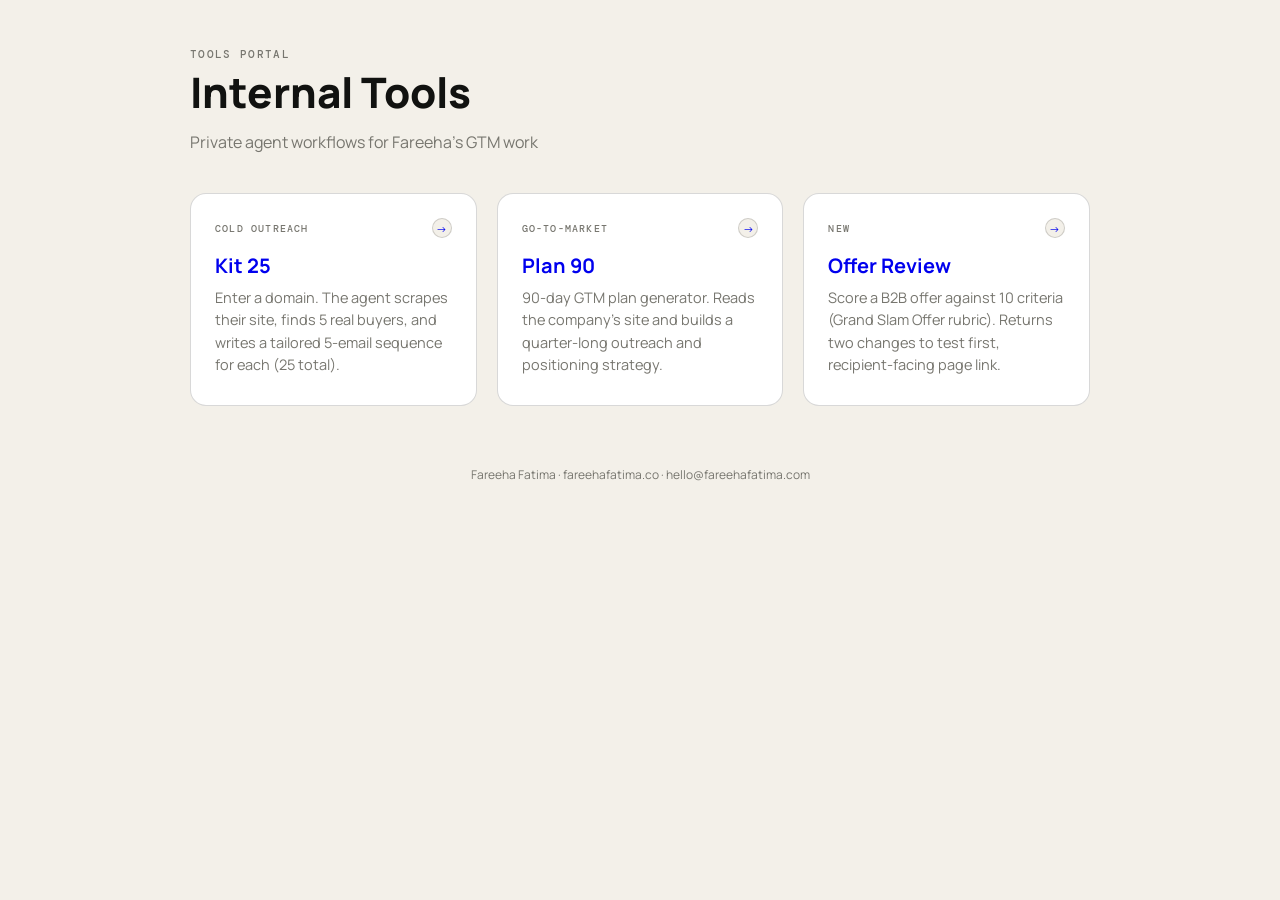
==== web/tools/index.html @ 9841fbf2 "Tools portal: password auth, dashboard, and Offer Review tool - Added password-gated tools portal at" ====
<!DOCTYPE html>
<html lang="en">
<head>
<meta charset="utf-8"/>
<meta name="viewport" content="width=device-width, initial-scale=1"/>
<meta name="robots" content="noindex"/>
<title>Tools Portal — Fareeha Fatima</title>
<style>
@import url('https://fonts.googleapis.com/css2?family=DM+Mono:wght@400;500&family=Manrope:wght@400;500;600;700;800&display=swap');
:root{--ink:#111210;--paper:#f3f0e9;--acid:#d7ff3f;--signal:#ff5b36;--muted:#77766f;--line:rgba(17,18,16,.16);--rail:#262723}
*{box-sizing:border-box}
body{margin:0;background:var(--paper);color:var(--ink);font-family:Manrope,Arial,sans-serif;-webkit-font-smoothing:antialiased}
.wrap{width:min(900px,calc(100% - 40px));margin:0 auto;padding:48px 0 90px}
.eyebrow{font:500 11px/1.2 'DM Mono',monospace;letter-spacing:.12em;text-transform:uppercase;color:var(--muted)}
h1{font-size:clamp(30px,5vw,42px);line-height:1.1;margin:8px 0 12px;font-weight:800}
.sub{color:var(--muted);font-size:16px;margin-bottom:40px}
.grid{display:grid;grid-template-columns:repeat(auto-fit,minmax(260px,1fr));gap:20px}
.card{background:white;border:1px solid var(--line);border-radius:16px;padding:28px 24px;
  transition:.25s;text-decoration:none;display:block;position:relative}
.card:hover{transform:translateY(-2px);box-shadow:0 8px 24px rgba(17,18,16,.08)}
.card .tag{font:500 10px 'DM Mono',monospace;letter-spacing:.12em;text-transform:uppercase;
  color:var(--muted);margin-bottom:12px;display:block}
.card h2{font-size:20px;font-weight:700;margin-bottom:8px}
.card p{color:var(--muted);font-size:14.5px;line-height:1.55;margin:0}
.card .arrow{position:absolute;top:24px;right:24px;width:20px;height:20px;
  border-radius:50%;background:var(--paper);border:1px solid var(--line);display:grid;
  place-items:center;font-size:11px;transition:.25s}
.card:hover .arrow{background:var(--acid);border-color:var(--acid)}
.foot{color:var(--muted);font-size:12px;margin-top:60px;text-align:center}
</style>
</head>
<body>
<div class="wrap">
  <div class="eyebrow">Tools Portal</div>
  <h1>Internal Tools</h1>
  <p class="sub">Private agent workflows for Fareeha's GTM work</p>

  <div class="grid">
    <a href="/" class="card">
      <span class="tag">Cold Outreach</span>
      <h2>Kit 25</h2>
      <p>Enter a domain. The agent scrapes their site, finds 5 real buyers, and writes a tailored 5-email sequence for each (25 total).</p>
      <div class="arrow">→</div>
    </a>

    <a href="/plan90" class="card">
      <span class="tag">Go-to-Market</span>
      <h2>Plan 90</h2>
      <p>90-day GTM plan generator. Reads the company's site and builds a quarter-long outreach and positioning strategy.</p>
      <div class="arrow">→</div>
    </a>

    <a href="/tools/review" class="card">
      <span class="tag">New</span>
      <h2>Offer Review</h2>
      <p>Score a B2B offer against 10 criteria (Grand Slam Offer rubric). Returns two changes to test first, recipient-facing page link.</p>
      <div class="arrow">→</div>
    </a>
  </div>

  <p class="foot">Fareeha Fatima · fareehafatima.co · hello@fareehafatima.com</p>
</div>
</body>
</html>
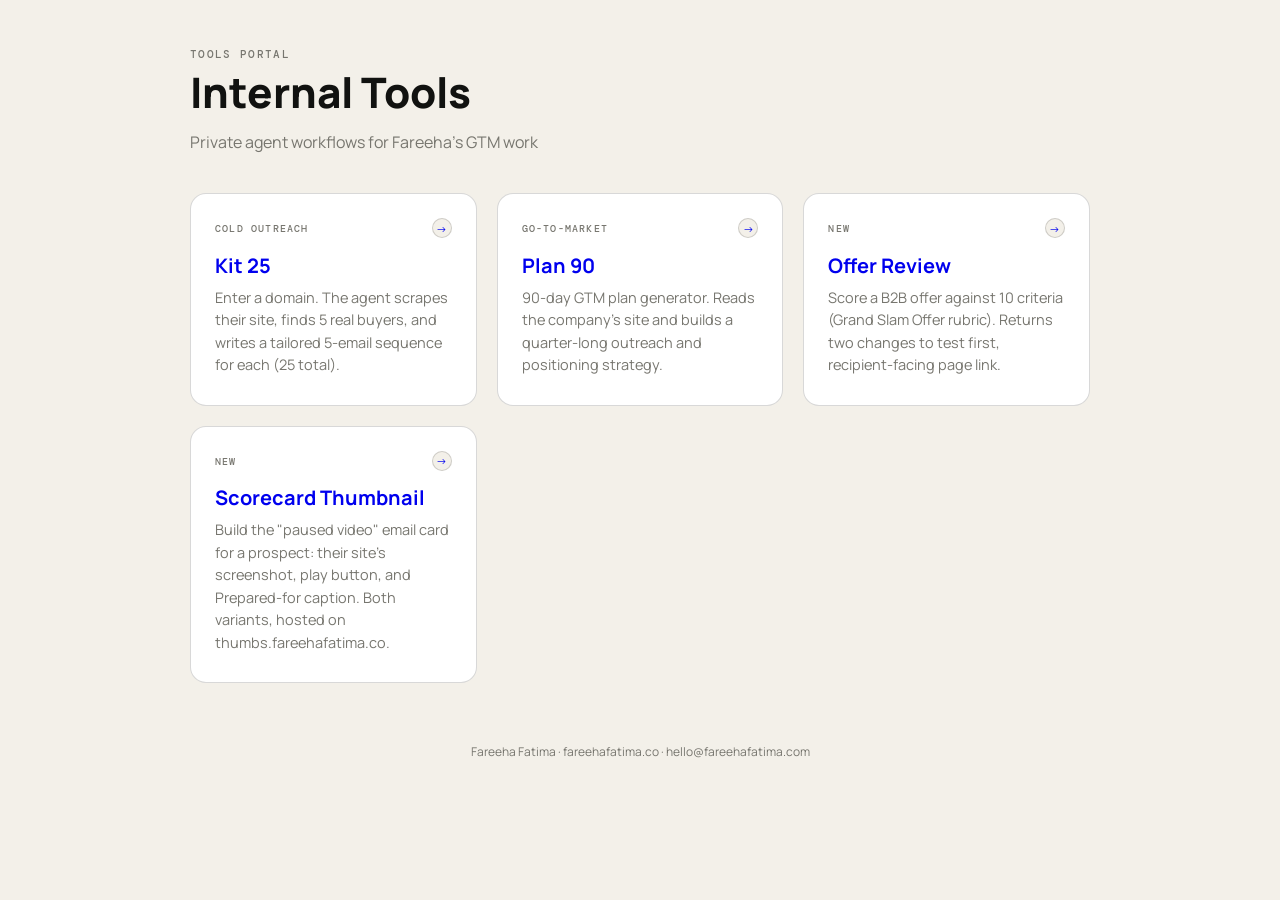
==== commit 772666e0: "thumbnail" ====
--- a/web/tools/index.html
+++ b/web/tools/index.html
@@ -56,6 +56,13 @@
       <p>Score a B2B offer against 10 criteria (Grand Slam Offer rubric). Returns two changes to test first, recipient-facing page link.</p>
       <div class="arrow">→</div>
     </a>
+
+    <a href="/tools/thumb" class="card">
+      <span class="tag">New</span>
+      <h2>Scorecard Thumbnail</h2>
+      <p>Build the "paused video" email card for a prospect: their site's screenshot, play button, and Prepared-for caption. Both variants, hosted on thumbs.fareehafatima.co.</p>
+      <div class="arrow">→</div>
+    </a>
   </div>
 
   <p class="foot">Fareeha Fatima · fareehafatima.co · hello@fareehafatima.com</p>
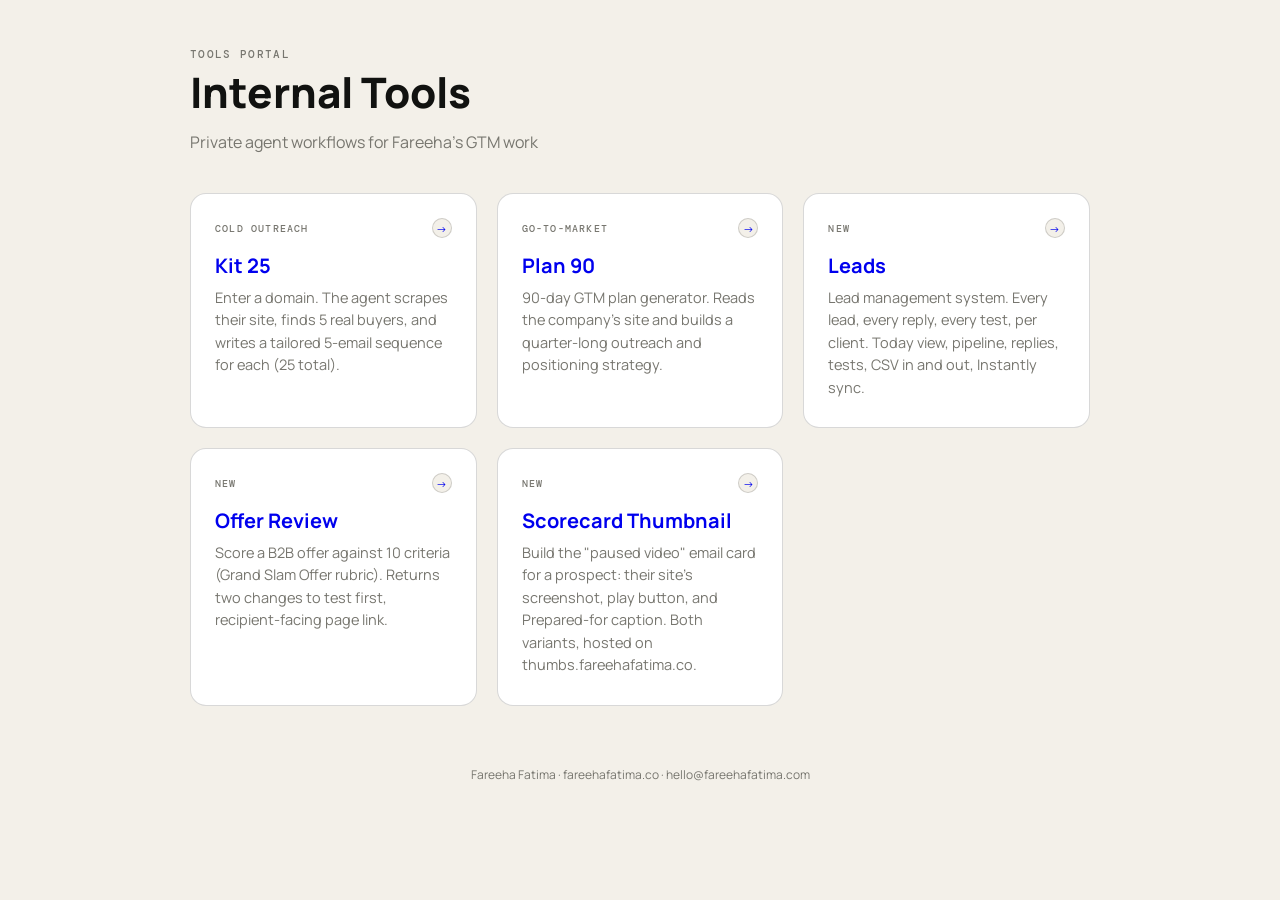
==== commit 8a8beede: "Lead management system: /tools/leads, multi-client, tests, CSV import/export, Instantly sync" ====
--- a/web/tools/index.html
+++ b/web/tools/index.html
@@ -50,6 +50,13 @@
       <div class="arrow">→</div>
     </a>
 
+    <a href="/tools/leads" class="card">
+      <span class="tag">New</span>
+      <h2>Leads</h2>
+      <p>Lead management system. Every lead, every reply, every test, per client. Today view, pipeline, replies, tests, CSV in and out, Instantly sync.</p>
+      <div class="arrow">→</div>
+    </a>
+
     <a href="/tools/review" class="card">
       <span class="tag">New</span>
       <h2>Offer Review</h2>
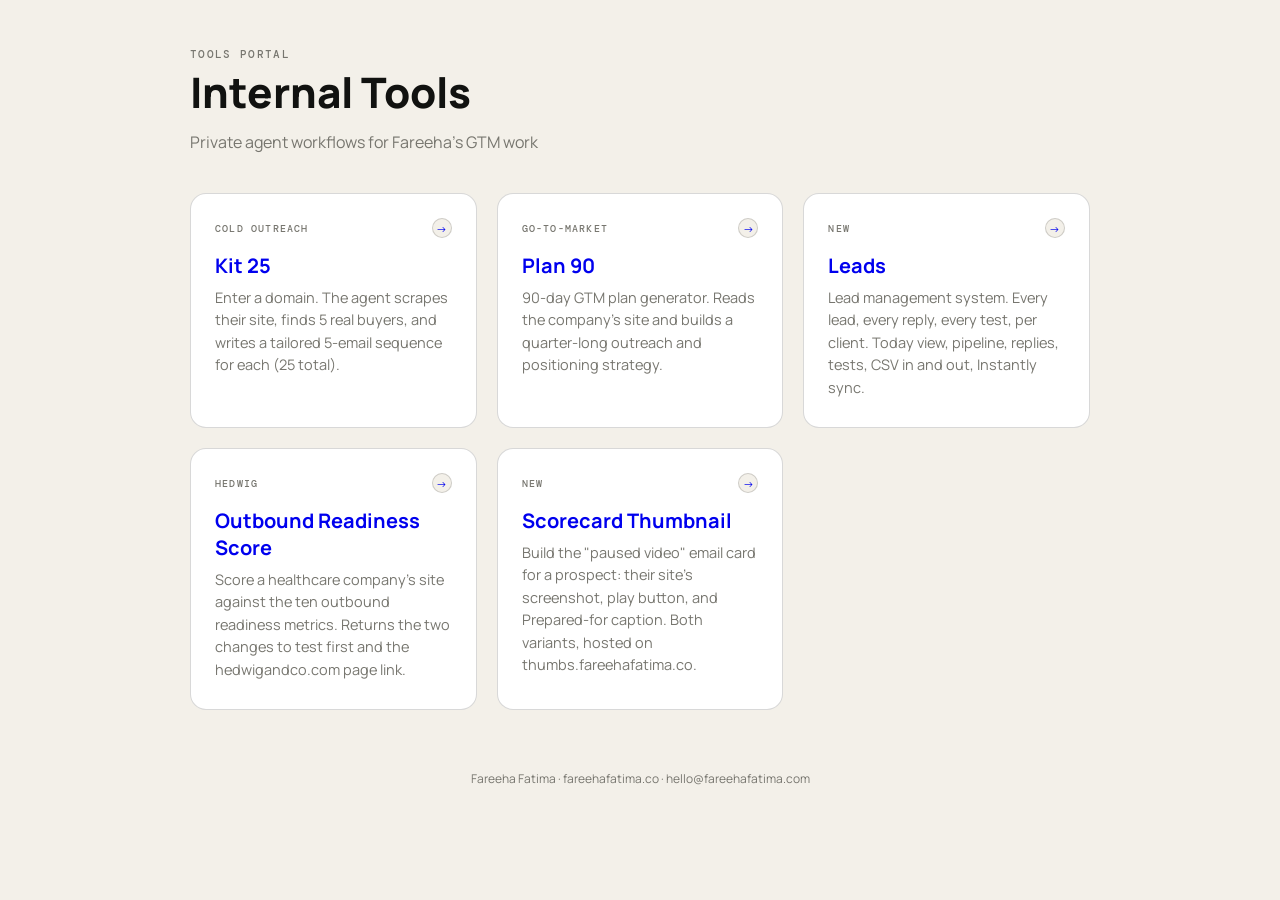
==== commit f4706ce1: "ok" ====
--- a/web/tools/index.html
+++ b/web/tools/index.html
@@ -57,10 +57,10 @@
       <div class="arrow">→</div>
     </a>
 
-    <a href="/tools/review" class="card">
-      <span class="tag">New</span>
-      <h2>Offer Review</h2>
-      <p>Score a B2B offer against 10 criteria (Grand Slam Offer rubric). Returns two changes to test first, recipient-facing page link.</p>
+    <a href="/tools/scorecard" class="card">
+      <span class="tag">HEDWIG</span>
+      <h2>Outbound Readiness Score</h2>
+      <p>Score a healthcare company's site against the ten outbound readiness metrics. Returns the two changes to test first and the hedwigandco.com page link.</p>
       <div class="arrow">→</div>
     </a>
 
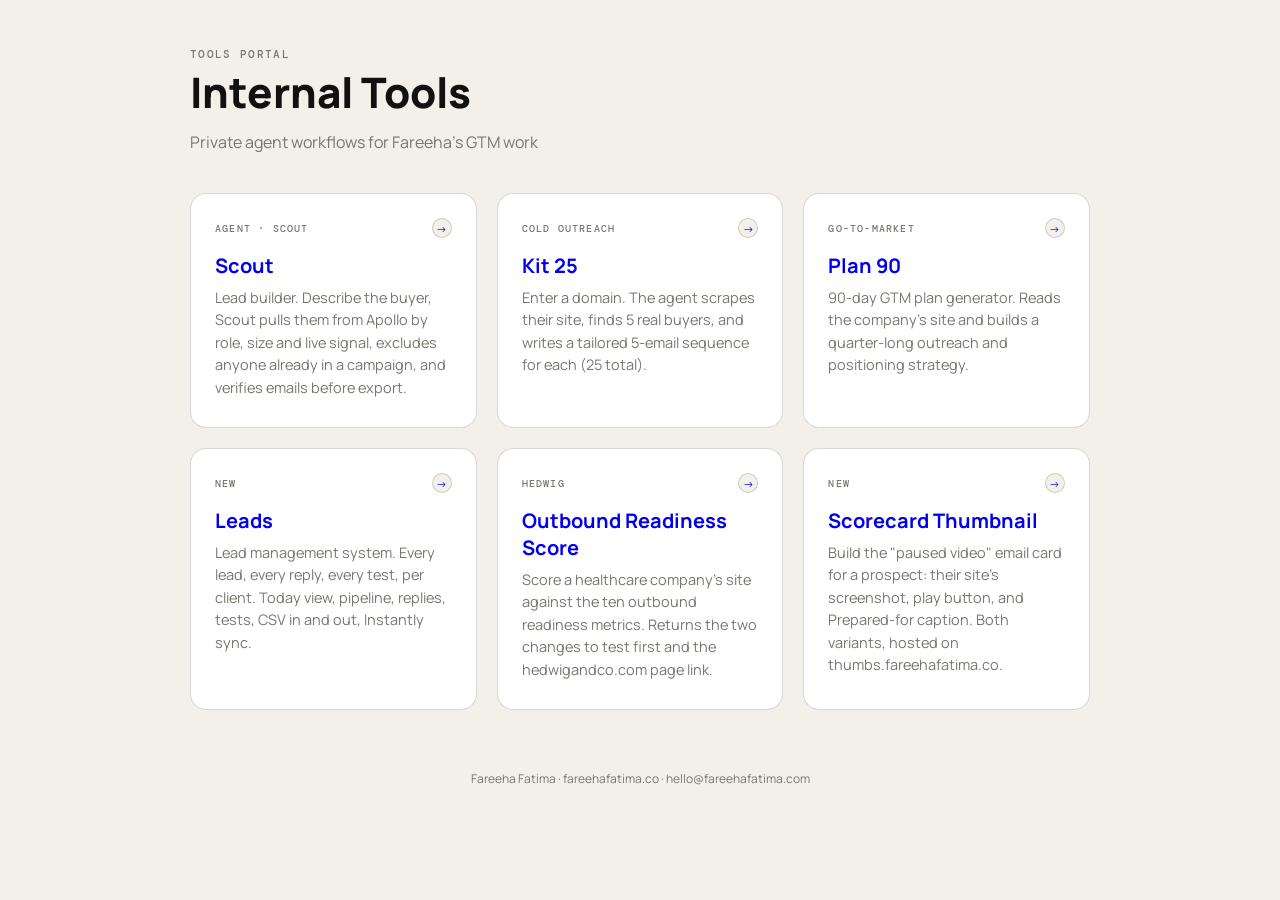
==== commit 951a6982: "Scout: lead builder agent (/tools/scout, /api/scout/*), Hedwig v5 design" ====
--- a/web/tools/index.html
+++ b/web/tools/index.html
@@ -36,6 +36,13 @@
   <p class="sub">Private agent workflows for Fareeha's GTM work</p>
 
   <div class="grid">
+    <a href="/tools/scout" class="card">
+      <span class="tag">Agent · Scout</span>
+      <h2>Scout</h2>
+      <p>Lead builder. Describe the buyer, Scout pulls them from Apollo by role, size and live signal, excludes anyone already in a campaign, and verifies emails before export.</p>
+      <div class="arrow">→</div>
+    </a>
+
     <a href="/" class="card">
       <span class="tag">Cold Outreach</span>
       <h2>Kit 25</h2>
